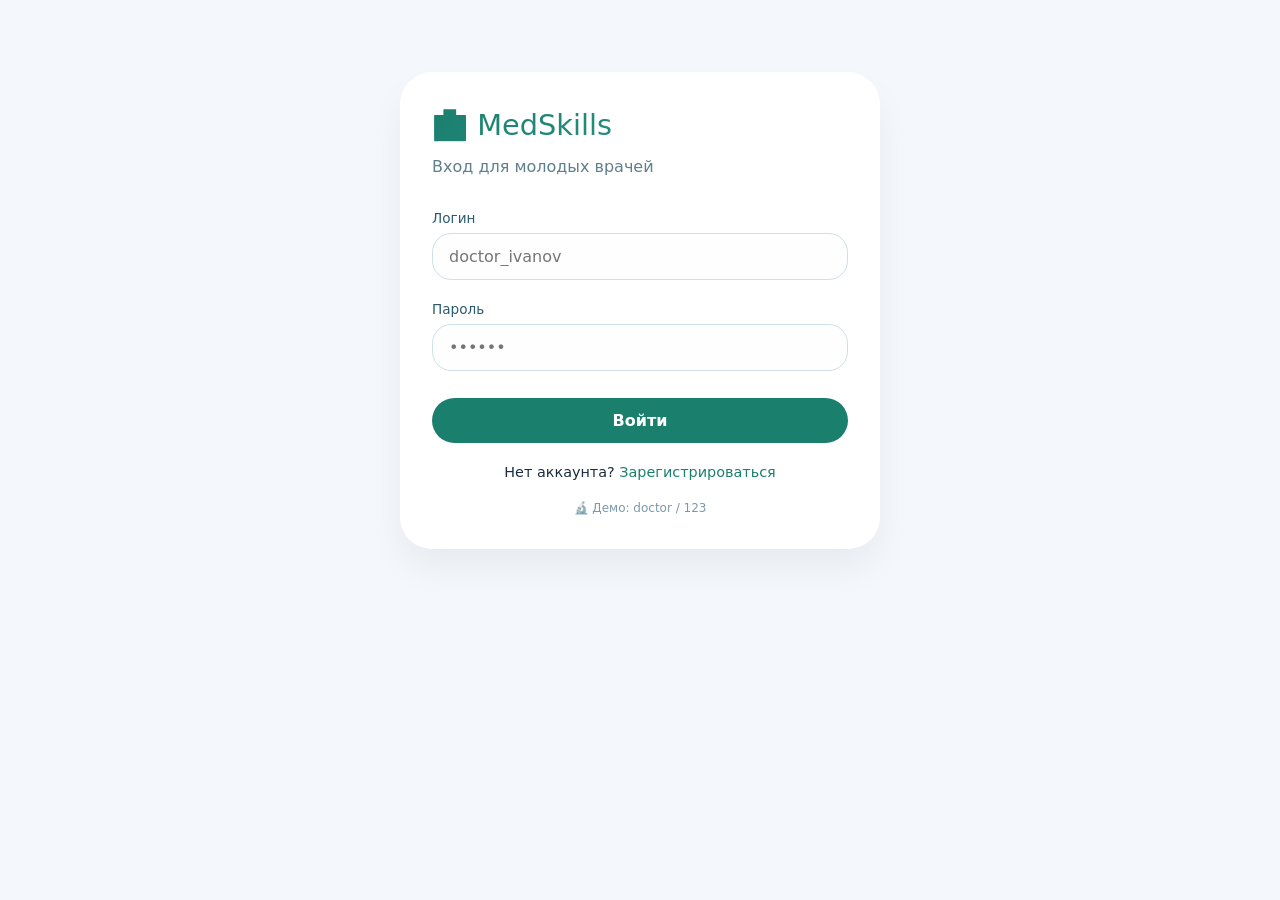
==== index.html @ 2ee2a4ef "Add files via upload" ====
<!DOCTYPE html>
<html lang="ru">

<head>
    <meta charset="UTF-8">
    <meta name="viewport" content="width=device-width, initial-scale=1.0, user-scalable=yes">
    <title>MedSkills | Вход</title>
    <link rel="stylesheet" href="style.css">
    <script src="common.js"></script>
</head>

<body>
    <div class="auth-container">
        <div class="auth-title">🏥 MedSkills</div>
        <div class="auth-sub">Вход для молодых врачей</div>

        <div id="authForm">
            <div class="input-group">
                <label>Логин</label>
                <input type="text" id="loginUsername" placeholder="doctor_ivanov" autocomplete="off">
            </div>
            <div class="input-group">
                <label>Пароль</label>
                <input type="password" id="loginPassword" placeholder="••••••">
            </div>
            <button class="auth-btn" id="doLoginBtn">Войти</button>
            <div class="auth-switch">
                Нет аккаунта? <span id="switchToRegister">Зарегистрироваться</span>
            </div>
            <div id="authError" class="error-message hidden"></div>
        </div>

        <div id="regForm" class="hidden">
            <div class="input-group">
                <label>Логин</label>
                <input type="text" id="regUsername" placeholder="doctor_ivanov">
            </div>
            <div class="input-group">
                <label>Пароль</label>
                <input type="password" id="regPassword" placeholder="минимум 3 символа">
            </div>
            <button class="auth-btn" id="doRegisterBtn">Создать аккаунт</button>
            <div class="auth-switch">
                Уже есть аккаунт? <span id="switchToLogin">Войти</span>
            </div>
            <div id="regError" class="error-message hidden"></div>
        </div>

        <div style="margin-top: 1rem; font-size:0.75rem; text-align:center; color:#7a9aaa;">
            🔬 Демо: doctor / 123
        </div>
    </div>

    <script>
        // Проверка, если уже залогинены — редирект
        if (getCurrentUser()) {
            window.location.href = "tasks.html";
        }

        const authForm = document.getElementById("authForm");
        const regForm = document.getElementById("regForm");
        const authError = document.getElementById("authError");
        const regError = document.getElementById("regError");

        document.getElementById("switchToRegister").addEventListener("click", () => {
            authForm.classList.add("hidden");
            regForm.classList.remove("hidden");
            authError.classList.add("hidden");
            regError.classList.add("hidden");
        });

        document.getElementById("switchToLogin").addEventListener("click", () => {
            authForm.classList.remove("hidden");
            regForm.classList.add("hidden");
            authError.classList.add("hidden");
            regError.classList.add("hidden");
        });

        document.getElementById("doLoginBtn").addEventListener("click", () => {
            const login = document.getElementById("loginUsername").value.trim();
            const pwd = document.getElementById("loginPassword").value;
            const user = findUserByLogin(login);
            if (!user || user.passwordHash !== hashPassword(pwd)) {
                authError.innerText = "Неверный логин или пароль";
                authError.classList.remove("hidden");
                return;
            }
            sessionStorage.setItem(STORAGE_CURRENT_USER, JSON.stringify({ login: user.login }));
            window.location.href = "tasks.html";
        });

        document.getElementById("doRegisterBtn").addEventListener("click", () => {
            const login = document.getElementById("regUsername").value.trim();
            const pwd = document.getElementById("regPassword").value;
            if (login.length < 3) {
                regError.innerText = "Логин должен содержать минимум 3 символа";
                regError.classList.remove("hidden");
                return;
            }
            if (pwd.length < 3) {
                regError.innerText = "Пароль минимум 3 символа";
                regError.classList.remove("hidden");
                return;
            }
            const users = getUsers();
            if (users.find(u => u.login === login)) {
                regError.innerText = "Пользователь с таким логином уже существует";
                regError.classList.remove("hidden");
                return;
            }
            const newUser = {
                login: login,
                passwordHash: hashPassword(pwd),
                solvedTasks: [],
                totalPoints: 0
            };
            users.push(newUser);
            saveUsers(users);
            alert("Регистрация успешна! Теперь войдите.");
            document.getElementById("switchToLogin").click();
            document.getElementById("loginUsername").value = login;
        });
    </script>
</body>

</html>
---- style.css ----
* {
    margin: 0;
    padding: 0;
    box-sizing: border-box;
    font-family: system-ui, 'Segoe UI', 'Inter', 'Roboto', sans-serif;
}

body {
    background: #f4f7fc;
    color: #1a2c3e;
    line-height: 1.5;
    padding: 1.5rem;
    min-height: 100vh;
}

.container {
    max-width: 1280px;
    margin: 0 auto;
}

/* ========= АВТОРИЗАЦИЯ ========= */
.auth-container {
    max-width: 480px;
    margin: 3rem auto;
    background: white;
    border-radius: 2rem;
    padding: 2rem;
    box-shadow: 0 20px 35px rgba(0, 0, 0, 0.05);
}

.auth-title {
    font-size: 1.8rem;
    background: linear-gradient(135deg, #1b7f6e, #2c9c8a);
    background-clip: text;
    -webkit-background-clip: text;
    color: transparent;
    margin-bottom: 0.5rem;
}

.auth-sub {
    color: #5f7f8c;
    margin-bottom: 1.8rem;
}

.input-group {
    margin-bottom: 1.2rem;
}

.input-group label {
    display: block;
    font-weight: 500;
    margin-bottom: 0.3rem;
    font-size: 0.85rem;
    color: #2c5a6e;
}

.input-group input {
    width: 100%;
    padding: 0.8rem 1rem;
    border-radius: 1.2rem;
    border: 1px solid #cfdfe8;
    background: #fefefe;
    font-size: 1rem;
    transition: 0.2s;
}

.input-group input:focus {
    outline: none;
    border-color: #1b7f6e;
    box-shadow: 0 0 0 3px rgba(27, 127, 110, 0.1);
}

.auth-btn {
    background: #1b7f6e;
    color: white;
    border: none;
    width: 100%;
    padding: 0.8rem;
    border-radius: 3rem;
    font-weight: 600;
    font-size: 1rem;
    cursor: pointer;
    margin-top: 0.5rem;
    transition: 0.2s;
}

.auth-btn:hover {
    background: #0e6253;
}

.auth-switch {
    text-align: center;
    margin-top: 1.2rem;
    font-size: 0.9rem;
}

.auth-switch span {
    color: #1b7f6e;
    cursor: pointer;
    font-weight: 500;
}

.error-message {
    background: #fee2e2;
    color: #b91c1c;
    padding: 0.7rem;
    border-radius: 1rem;
    margin-top: 1rem;
    font-size: 0.85rem;
    text-align: center;
}

.hidden {
    display: none;
}

/* ========= ШАПКА ========= */
.header {
    display: flex;
    flex-wrap: wrap;
    justify-content: space-between;
    align-items: center;
    gap: 1rem;
    margin-bottom: 2rem;
    background: white;
    padding: 1rem 1.8rem;
    border-radius: 2rem;
    box-shadow: 0 8px 20px rgba(0, 0, 0, 0.03), 0 2px 4px rgba(0, 0, 0, 0.05);
}

.logo h1 {
    font-size: 1.8rem;
    background: linear-gradient(135deg, #1b7f6e, #2c9c8a);
    background-clip: text;
    -webkit-background-clip: text;
    color: transparent;
}

.logo p {
    font-size: 0.75rem;
    color: #5f7f8c;
}

.stats {
    display: flex;
    gap: 1.5rem;
    background: #eef3f8;
    padding: 0.5rem 1.2rem;
    border-radius: 2rem;
}

.stat {
    text-align: center;
}

.stat-value {
    font-weight: 800;
    font-size: 1.5rem;
    color: #1b7f6e;
}

.stat-label {
    font-size: 0.7rem;
    text-transform: uppercase;
    color: #4a6a7a;
}

.user-info {
    display: flex;
    align-items: center;
    gap: 1rem;
}

.user-greeting {
    font-weight: 500;
    background: #eef3f8;
    padding: 0.4rem 1rem;
    border-radius: 2rem;
}

.logout-btn,
.reset-btn {
    background: none;
    border: 1px solid #cbdbe0;
    padding: 0.5rem 1rem;
    border-radius: 2rem;
    cursor: pointer;
    font-size: 0.8rem;
    transition: 0.2s;
    background: white;
}

.logout-btn:hover,
.reset-btn:hover {
    background: #f0f2f5;
    border-color: #1b7f6e;
    color: #1b7f6e;
}

/* ========= ЗАДАЧИ ========= */
.tasks-header {
    display: flex;
    justify-content: space-between;
    align-items: baseline;
    margin-bottom: 1.2rem;
    flex-wrap: wrap;
}

.filter-buttons {
    display: flex;
    gap: 0.5rem;
}

.filter-btn {
    background: white;
    border: none;
    padding: 0.3rem 1rem;
    border-radius: 2rem;
    font-size: 0.8rem;
    cursor: pointer;
    box-shadow: 0 1px 2px rgba(0, 0, 0, 0.05);
}

.filter-btn.active {
    background: #1b7f6e;
    color: white;
}

.tasks-grid {
    display: grid;
    grid-template-columns: repeat(auto-fill, minmax(300px, 1fr));
    gap: 1.5rem;
    margin-bottom: 2rem;
}

.task-card {
    background: white;
    border-radius: 1.5rem;
    padding: 1.5rem;
    box-shadow: 0 10px 20px rgba(0, 0, 0, 0.05);
    transition: transform 0.2s, box-shadow 0.2s;
    cursor: pointer;
    border: 1px solid #e2edf2;
}

.task-card:hover {
    transform: translateY(-4px);
    box-shadow: 0 20px 30px rgba(0, 0, 0, 0.08);
}

.task-badge {
    display: inline-block;
    background: #eef2fa;
    padding: 0.2rem 0.8rem;
    border-radius: 1rem;
    font-size: 0.7rem;
    font-weight: 600;
    color: #2c6b5e;
    margin-bottom: 0.8rem;
}

.task-title {
    font-size: 1.35rem;
    font-weight: 700;
    margin-bottom: 0.5rem;
}

.task-desc {
    color: #4f6f7e;
    font-size: 0.9rem;
    margin-bottom: 1rem;
}

.task-meta {
    display: flex;
    justify-content: space-between;
    align-items: center;
    margin-top: 0.8rem;
    border-top: 1px solid #e2edf2;
    padding-top: 0.8rem;
}

.points {
    font-weight: 700;
    background: #f0f7f4;
    padding: 0.2rem 0.7rem;
    border-radius: 2rem;
    font-size: 0.8rem;
}

.solved-badge {
    background: #c8f0e6;
    color: #176656;
    padding: 0.2rem 0.7rem;
    border-radius: 2rem;
    font-size: 0.7rem;
    font-weight: 600;
}

.solved-badge.unsolved {
    background: #eef2f5;
    color: #4f6f7e;
}

/* ========= ДЕТАЛЬНЫЙ ПРОСМОТР ========= */
.detail-view {
    background: white;
    border-radius: 2rem;
    padding: 2rem;
    box-shadow: 0 12px 28px rgba(0, 0, 0, 0.08);
    max-width: 900px;
    margin: 0 auto;
}

.back-button {
    background: none;
    border: none;
    font-size: 1rem;
    display: inline-flex;
    align-items: center;
    gap: 0.5rem;
    cursor: pointer;
    color: #1b7f6e;
    font-weight: 500;
    margin-bottom: 1.5rem;
    padding: 0.3rem 0;
}

.question-text {
    font-size: 1.2rem;
    font-weight: 500;
    background: #f8fbfd;
    padding: 1.2rem;
    border-radius: 1.5rem;
    margin: 1rem 0 1.5rem 0;
    border-left: 5px solid #2c9c8a;
}

.options-list {
    display: flex;
    flex-direction: column;
    gap: 0.9rem;
    margin-bottom: 2rem;
}

.option {
    display: flex;
    align-items: flex-start;
    gap: 0.8rem;
    background: #f9fcfd;
    padding: 0.8rem 1rem;
    border-radius: 1rem;
    border: 1px solid #e0edf2;
    cursor: pointer;
    transition: 0.1s;
}

.option.selected {
    background: #e0f4ef;
    border-color: #1b7f6e;
    box-shadow: 0 2px 6px rgba(27, 127, 110, 0.1);
}

.option input {
    margin-top: 0.2rem;
    accent-color: #1b7f6e;
}

.option label {
    flex: 1;
    font-weight: 450;
    cursor: pointer;
}

.submit-area {
    display: flex;
    flex-wrap: wrap;
    gap: 1rem;
    align-items: center;
    margin-top: 1rem;
}

.submit-btn {
    background: #1b7f6e;
    color: white;
    border: none;
    padding: 0.8rem 2rem;
    border-radius: 3rem;
    font-weight: 600;
    font-size: 1rem;
    cursor: pointer;
    transition: 0.2s;
}

.submit-btn:hover:not(:disabled) {
    background: #0e6253;
}

.submit-btn:disabled {
    background: #b3cfc7;
    cursor: not-allowed;
}

.feedback {
    margin-top: 1.2rem;
    padding: 1rem;
    border-radius: 1rem;
}

.feedback.correct {
    background: #dcfce7;
    color: #14532d;
    border-left: 4px solid #22c55e;
}

.feedback.wrong {
    background: #fee2e2;
    color: #991b1b;
    border-left: 4px solid #ef4444;
}

.explanation {
    margin-top: 0.8rem;
    font-size: 0.9rem;
}

.solved-info {
    margin-bottom: 1rem;
    padding: 0.5rem 1rem;
    background: #c8f0e6;
    border-radius: 2rem;
    display: inline-block;
    font-size: 0.85rem;
    font-weight: 600;
    color: #176656;
}

footer {
    text-align: center;
    margin-top: 2rem;
    color: #6c8b9a;
    font-size: 0.75rem;
}

/* ========= АДАПТИВ ========= */
@media (max-width: 680px) {
    body {
        padding: 1rem;
    }

    .header {
        flex-direction: column;
        text-align: center;
    }

    .stats,
    .user-info {
        justify-content: center;
    }

    .tasks-grid {
        grid-template-columns: 1fr;
    }

    .detail-view {
        padding: 1.2rem;
        margin: 0 0.5rem;
    }
}
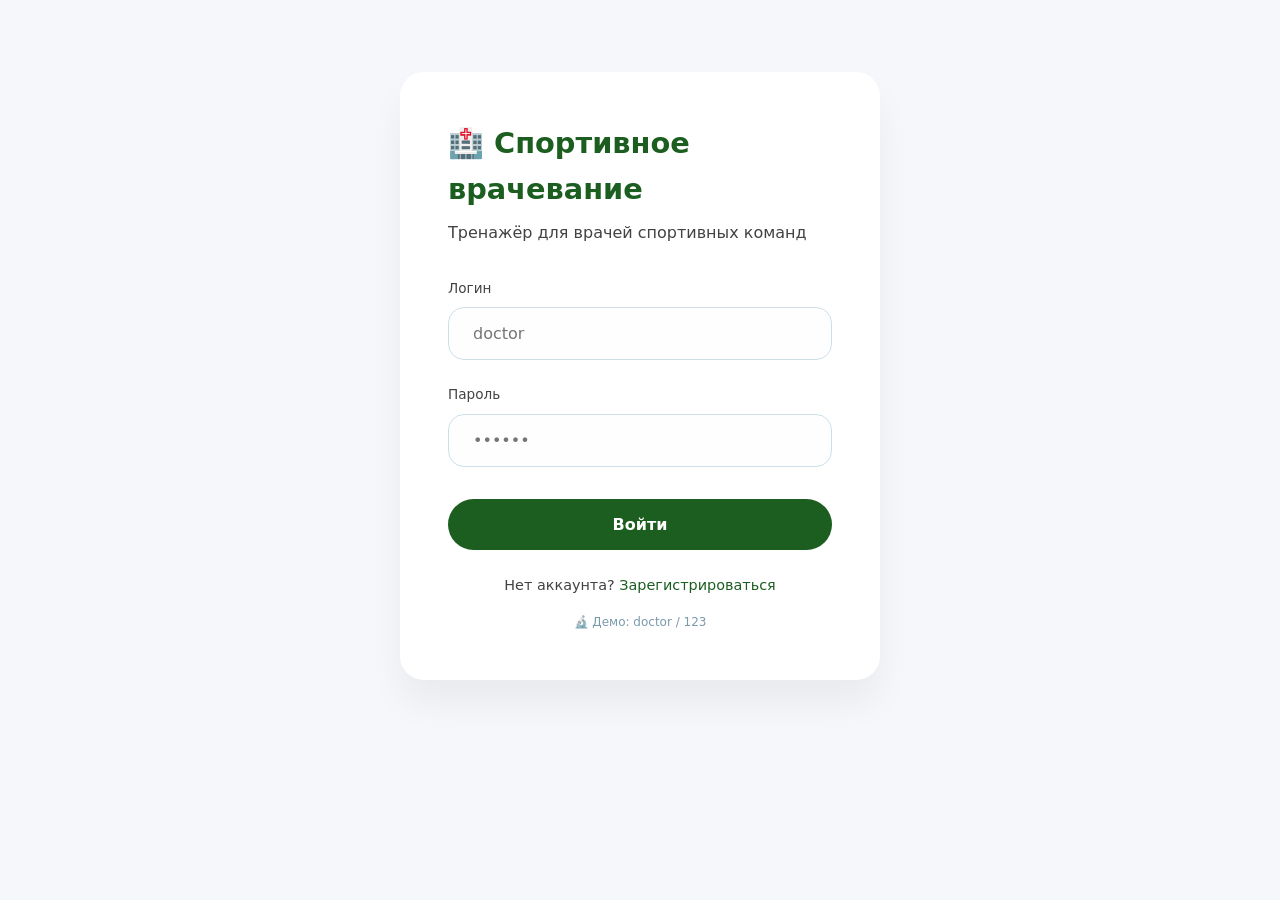
==== commit 84358d76: "Add files via upload" ====
--- a/index.html
+++ b/index.html
@@ -4,20 +4,20 @@
 <head>
     <meta charset="UTF-8">
     <meta name="viewport" content="width=device-width, initial-scale=1.0, user-scalable=yes">
-    <title>MedSkills | Вход</title>
+    <title>Спортивное врачевание | Вход</title>
     <link rel="stylesheet" href="style.css">
     <script src="common.js"></script>
 </head>
 
 <body>
     <div class="auth-container">
-        <div class="auth-title">🏥 MedSkills</div>
-        <div class="auth-sub">Вход для молодых врачей</div>
+        <div class="auth-title">🏥 Спортивное врачевание</div>
+        <div class="auth-sub">Тренажёр для врачей спортивных команд</div>
 
         <div id="authForm">
             <div class="input-group">
                 <label>Логин</label>
-                <input type="text" id="loginUsername" placeholder="doctor_ivanov" autocomplete="off">
+                <input type="text" id="loginUsername" placeholder="doctor" autocomplete="off">
             </div>
             <div class="input-group">
                 <label>Пароль</label>
--- a/style.css
+++ b/style.css
@@ -5,59 +5,83 @@
     font-family: system-ui, 'Segoe UI', 'Inter', 'Roboto', sans-serif;
 }
 
+:root {
+    --space-unit: 8px;
+    --space-xs: calc(var(--space-unit) * 1);
+    --space-sm: calc(var(--space-unit) * 2);
+    --space-md: calc(var(--space-unit) * 3);
+    --space-lg: calc(var(--space-unit) * 4);
+    --space-xl: calc(var(--space-unit) * 6);
+
+    --color-primary: #1B5E20;
+    --color-primary-light: #4CAF50;
+    --color-primary-dark: #0D3D12;
+    --color-accent: #0D47A1;
+    --color-bg: #F5F7FA;
+    --color-surface: #FFFFFF;
+    --color-text: #1A1A1A;
+    --color-text-secondary: #424242;
+    --color-text-light: #757575;
+    --color-shadow: rgba(0, 0, 0, 0.08);
+    --color-shadow-hover: rgba(0, 0, 0, 0.15);
+
+    --color-cardiology: #1a73e8;
+    --color-traumatology: #e67e22;
+    --color-emergency: #e74c3c;
+}
+
 body {
-    background: #f4f7fc;
-    color: #1a2c3e;
-    line-height: 1.5;
-    padding: 1.5rem;
+    background: var(--color-bg);
+    color: var(--color-text);
+    line-height: 1.6;
+    padding: var(--space-md);
     min-height: 100vh;
 }
 
 .container {
     max-width: 1280px;
     margin: 0 auto;
+    padding: 0 var(--space-md);
 }
 
 /* ========= АВТОРИЗАЦИЯ ========= */
 .auth-container {
     max-width: 480px;
     margin: 3rem auto;
-    background: white;
-    border-radius: 2rem;
-    padding: 2rem;
-    box-shadow: 0 20px 35px rgba(0, 0, 0, 0.05);
+    background: var(--color-surface);
+    border-radius: var(--space-md);
+    padding: var(--space-xl);
+    box-shadow: 0 var(--space-md) 35px rgba(0, 0, 0, 0.05);
 }
 
 .auth-title {
     font-size: 1.8rem;
-    background: linear-gradient(135deg, #1b7f6e, #2c9c8a);
-    background-clip: text;
-    -webkit-background-clip: text;
-    color: transparent;
-    margin-bottom: 0.5rem;
+    font-weight: 700;
+    color: var(--color-primary);
+    margin-bottom: var(--space-xs);
 }
 
 .auth-sub {
-    color: #5f7f8c;
-    margin-bottom: 1.8rem;
+    color: var(--color-text-secondary);
+    margin-bottom: var(--space-lg);
 }
 
 .input-group {
-    margin-bottom: 1.2rem;
+    margin-bottom: var(--space-md);
 }
 
 .input-group label {
     display: block;
     font-weight: 500;
-    margin-bottom: 0.3rem;
+    margin-bottom: var(--space-xs);
     font-size: 0.85rem;
-    color: #2c5a6e;
+    color: var(--color-text-secondary);
 }
 
 .input-group input {
     width: 100%;
-    padding: 0.8rem 1rem;
-    border-radius: 1.2rem;
+    padding: var(--space-sm) var(--space-md);
+    border-radius: var(--space-sm);
     border: 1px solid #cfdfe8;
     background: #fefefe;
     font-size: 1rem;
@@ -66,36 +90,37 @@
 
 .input-group input:focus {
     outline: none;
-    border-color: #1b7f6e;
-    box-shadow: 0 0 0 3px rgba(27, 127, 110, 0.1);
+    border-color: var(--color-primary);
+    box-shadow: 0 0 0 3px rgba(27, 94, 32, 0.1);
 }
 
 .auth-btn {
-    background: #1b7f6e;
+    background: var(--color-primary);
     color: white;
     border: none;
     width: 100%;
-    padding: 0.8rem;
-    border-radius: 3rem;
+    padding: var(--space-sm);
+    border-radius: var(--space-lg);
     font-weight: 600;
     font-size: 1rem;
     cursor: pointer;
-    margin-top: 0.5rem;
-    transition: 0.2s;
+    margin-top: var(--space-xs);
+    transition: background 0.2s;
 }
 
 .auth-btn:hover {
-    background: #0e6253;
+    background: var(--color-primary-dark);
 }
 
 .auth-switch {
     text-align: center;
-    margin-top: 1.2rem;
+    margin-top: var(--space-md);
     font-size: 0.9rem;
+    color: var(--color-text-secondary);
 }
 
 .auth-switch span {
-    color: #1b7f6e;
+    color: var(--color-primary);
     cursor: pointer;
     font-weight: 500;
 }
@@ -103,9 +128,9 @@
 .error-message {
     background: #fee2e2;
     color: #b91c1c;
-    padding: 0.7rem;
-    border-radius: 1rem;
-    margin-top: 1rem;
+    padding: var(--space-sm);
+    border-radius: var(--space-sm);
+    margin-top: var(--space-md);
     font-size: 0.85rem;
     text-align: center;
 }
@@ -120,33 +145,31 @@
     flex-wrap: wrap;
     justify-content: space-between;
     align-items: center;
-    gap: 1rem;
-    margin-bottom: 2rem;
-    background: white;
-    padding: 1rem 1.8rem;
-    border-radius: 2rem;
-    box-shadow: 0 8px 20px rgba(0, 0, 0, 0.03), 0 2px 4px rgba(0, 0, 0, 0.05);
+    gap: var(--space-md);
+    margin-bottom: var(--space-xl);
+    background: var(--color-surface);
+    padding: var(--space-md) var(--space-lg);
+    border-radius: var(--space-md);
+    box-shadow: 0 var(--space-xs) var(--space-md) var(--color-shadow);
 }
 
 .logo h1 {
-    font-size: 1.8rem;
-    background: linear-gradient(135deg, #1b7f6e, #2c9c8a);
-    background-clip: text;
-    -webkit-background-clip: text;
-    color: transparent;
+    font-size: 1.6rem;
+    font-weight: 700;
+    color: var(--color-primary);
 }
 
 .logo p {
     font-size: 0.75rem;
-    color: #5f7f8c;
+    color: var(--color-text-secondary);
 }
 
 .stats {
     display: flex;
-    gap: 1.5rem;
-    background: #eef3f8;
-    padding: 0.5rem 1.2rem;
-    border-radius: 2rem;
+    gap: var(--space-lg);
+    background: var(--color-bg);
+    padding: var(--space-xs) var(--space-md);
+    border-radius: var(--space-lg);
 }
 
 .stat {
@@ -156,158 +179,244 @@
 .stat-value {
     font-weight: 800;
     font-size: 1.5rem;
-    color: #1b7f6e;
+    color: var(--color-primary);
 }
 
 .stat-label {
     font-size: 0.7rem;
     text-transform: uppercase;
-    color: #4a6a7a;
+    color: var(--color-text-secondary);
 }
 
 .user-info {
     display: flex;
     align-items: center;
-    gap: 1rem;
+    gap: var(--space-md);
 }
 
 .user-greeting {
     font-weight: 500;
-    background: #eef3f8;
-    padding: 0.4rem 1rem;
-    border-radius: 2rem;
+    background: var(--color-bg);
+    padding: var(--space-xs) var(--space-md);
+    border-radius: var(--space-lg);
 }
 
 .logout-btn,
 .reset-btn {
     background: none;
     border: 1px solid #cbdbe0;
-    padding: 0.5rem 1rem;
-    border-radius: 2rem;
+    padding: var(--space-xs) var(--space-md);
+    border-radius: var(--space-lg);
     cursor: pointer;
     font-size: 0.8rem;
     transition: 0.2s;
-    background: white;
+    background: var(--color-surface);
 }
 
 .logout-btn:hover,
 .reset-btn:hover {
     background: #f0f2f5;
-    border-color: #1b7f6e;
-    color: #1b7f6e;
-}
-
-/* ========= ЗАДАЧИ ========= */
+    border-color: var(--color-primary);
+    color: var(--color-primary);
+}
+
+/* ========= ПРОГРЕСС ========= */
+.progress-widget {
+    background: var(--color-surface);
+    border-radius: var(--space-sm);
+    padding: var(--space-md);
+    margin-bottom: var(--space-xl);
+    box-shadow: 0 var(--space-xs) var(--space-md) var(--color-shadow);
+}
+
+.progress-info {
+    display: flex;
+    justify-content: space-between;
+    align-items: center;
+    font-weight: 500;
+}
+
+.progress-bar {
+    height: 8px;
+    background: #E0E0E0;
+    border-radius: 4px;
+    margin-top: var(--space-xs);
+    overflow: hidden;
+}
+
+.progress-fill {
+    height: 100%;
+    background: linear-gradient(90deg, var(--color-primary-light), var(--color-primary));
+    border-radius: 4px;
+    transition: width 0.4s ease;
+}
+
+/* ========= ФИЛЬТРЫ ========= */
 .tasks-header {
     display: flex;
     justify-content: space-between;
     align-items: baseline;
-    margin-bottom: 1.2rem;
+    margin-bottom: var(--space-md);
     flex-wrap: wrap;
+    gap: var(--space-sm);
+}
+
+.tasks-header h2 {
+    font-size: 1.4rem;
+    font-weight: 600;
 }
 
 .filter-buttons {
     display: flex;
-    gap: 0.5rem;
+    gap: var(--space-xs);
+    flex-wrap: wrap;
 }
 
 .filter-btn {
-    background: white;
-    border: none;
-    padding: 0.3rem 1rem;
-    border-radius: 2rem;
-    font-size: 0.8rem;
-    cursor: pointer;
-    box-shadow: 0 1px 2px rgba(0, 0, 0, 0.05);
+    background: var(--color-surface);
+    border: 1px solid #E0E0E0;
+    padding: var(--space-xs) var(--space-md);
+    border-radius: var(--space-lg);
+    font-size: 0.85rem;
+    font-weight: 500;
+    color: var(--color-text-secondary);
+    cursor: pointer;
+    transition: all 0.2s;
 }
 
 .filter-btn.active {
-    background: #1b7f6e;
+    background: var(--color-primary);
     color: white;
-}
-
+    border-color: var(--color-primary);
+}
+
+.filter-btn:hover:not(.active) {
+    background: #EEEEEE;
+}
+
+/* ========= СЕТКА ЗАДАЧ ========= */
 .tasks-grid {
     display: grid;
-    grid-template-columns: repeat(auto-fill, minmax(300px, 1fr));
-    gap: 1.5rem;
-    margin-bottom: 2rem;
+    grid-template-columns: repeat(auto-fill, minmax(320px, 1fr));
+    gap: var(--space-lg);
+    margin-bottom: var(--space-xl);
 }
 
 .task-card {
-    background: white;
-    border-radius: 1.5rem;
-    padding: 1.5rem;
-    box-shadow: 0 10px 20px rgba(0, 0, 0, 0.05);
+    background: var(--color-surface);
+    border-radius: var(--space-sm);
+    padding: var(--space-md);
+    box-shadow: 0 var(--space-xs) var(--space-md) var(--color-shadow);
+    border: 1px solid #EEEEEE;
     transition: transform 0.2s, box-shadow 0.2s;
-    cursor: pointer;
-    border: 1px solid #e2edf2;
 }
 
 .task-card:hover {
     transform: translateY(-4px);
-    box-shadow: 0 20px 30px rgba(0, 0, 0, 0.08);
+    box-shadow: 0 var(--space-sm) var(--space-lg) var(--color-shadow-hover);
 }
 
 .task-badge {
     display: inline-block;
-    background: #eef2fa;
-    padding: 0.2rem 0.8rem;
-    border-radius: 1rem;
-    font-size: 0.7rem;
-    font-weight: 600;
-    color: #2c6b5e;
-    margin-bottom: 0.8rem;
+    padding: var(--space-xs) var(--space-sm);
+    border-radius: var(--space-sm);
+    font-size: 0.75rem;
+    font-weight: 600;
+    color: white;
+    margin-bottom: var(--space-xs);
+}
+
+.badge-cardiology {
+    background: var(--color-cardiology);
+}
+
+.badge-traumatology {
+    background: var(--color-traumatology);
+}
+
+.badge-emergency {
+    background: var(--color-emergency);
 }
 
 .task-title {
-    font-size: 1.35rem;
+    font-size: 1.25rem;
     font-weight: 700;
-    margin-bottom: 0.5rem;
+    margin-bottom: var(--space-xs);
+    color: var(--color-text);
 }
 
 .task-desc {
-    color: #4f6f7e;
+    color: var(--color-text-secondary);
     font-size: 0.9rem;
-    margin-bottom: 1rem;
+    margin-bottom: var(--space-sm);
 }
 
 .task-meta {
     display: flex;
+    flex-wrap: wrap;
+    align-items: center;
     justify-content: space-between;
-    align-items: center;
-    margin-top: 0.8rem;
-    border-top: 1px solid #e2edf2;
-    padding-top: 0.8rem;
+    margin-top: var(--space-sm);
+    padding-top: var(--space-sm);
+    border-top: 1px solid #EEEEEE;
+    gap: var(--space-sm);
 }
 
 .points {
     font-weight: 700;
-    background: #f0f7f4;
-    padding: 0.2rem 0.7rem;
-    border-radius: 2rem;
+    background: var(--color-bg);
+    padding: var(--space-xs) var(--space-sm);
+    border-radius: var(--space-lg);
     font-size: 0.8rem;
+    color: var(--color-primary);
 }
 
 .solved-badge {
-    background: #c8f0e6;
-    color: #176656;
-    padding: 0.2rem 0.7rem;
-    border-radius: 2rem;
-    font-size: 0.7rem;
-    font-weight: 600;
-}
-
-.solved-badge.unsolved {
-    background: #eef2f5;
-    color: #4f6f7e;
+    padding: var(--space-xs) var(--space-sm);
+    border-radius: var(--space-lg);
+    font-size: 0.75rem;
+    font-weight: 600;
+}
+
+.solved-badge.done {
+    background: #C8E6C9;
+    color: #1B5E20;
+}
+
+.solved-badge.pending {
+    background: #FFCDD2;
+    color: #B71C1C;
+}
+
+.btn-primary {
+    background: var(--color-primary);
+    color: white;
+    border: none;
+    padding: var(--space-xs) var(--space-md);
+    border-radius: var(--space-xs);
+    font-weight: 600;
+    font-size: 0.9rem;
+    cursor: pointer;
+    transition: background 0.2s;
+    text-decoration: none;
+    display: inline-block;
+}
+
+.btn-primary:hover {
+    background: var(--color-primary-dark);
+}
+
+.btn-primary:focus-visible {
+    outline: 2px solid var(--color-primary-light);
+    outline-offset: 2px;
 }
 
 /* ========= ДЕТАЛЬНЫЙ ПРОСМОТР ========= */
 .detail-view {
-    background: white;
-    border-radius: 2rem;
-    padding: 2rem;
-    box-shadow: 0 12px 28px rgba(0, 0, 0, 0.08);
+    background: var(--color-surface);
+    border-radius: var(--space-md);
+    padding: var(--space-xl);
+    box-shadow: 0 var(--space-sm) var(--space-lg) var(--color-shadow);
     max-width: 900px;
     margin: 0 auto;
 }
@@ -318,52 +427,56 @@
     font-size: 1rem;
     display: inline-flex;
     align-items: center;
-    gap: 0.5rem;
-    cursor: pointer;
-    color: #1b7f6e;
-    font-weight: 500;
-    margin-bottom: 1.5rem;
-    padding: 0.3rem 0;
+    gap: var(--space-xs);
+    cursor: pointer;
+    color: var(--color-primary);
+    font-weight: 500;
+    margin-bottom: var(--space-lg);
+    padding: var(--space-xs) 0;
+}
+
+.back-button:hover {
+    text-decoration: underline;
 }
 
 .question-text {
-    font-size: 1.2rem;
-    font-weight: 500;
-    background: #f8fbfd;
-    padding: 1.2rem;
-    border-radius: 1.5rem;
-    margin: 1rem 0 1.5rem 0;
-    border-left: 5px solid #2c9c8a;
+    font-size: 1.1rem;
+    font-weight: 500;
+    background: var(--color-bg);
+    padding: var(--space-md);
+    border-radius: var(--space-sm);
+    margin: var(--space-md) 0 var(--space-lg);
+    border-left: 5px solid var(--color-primary);
 }
 
 .options-list {
     display: flex;
     flex-direction: column;
-    gap: 0.9rem;
-    margin-bottom: 2rem;
+    gap: var(--space-sm);
+    margin-bottom: var(--space-xl);
 }
 
 .option {
     display: flex;
     align-items: flex-start;
-    gap: 0.8rem;
-    background: #f9fcfd;
-    padding: 0.8rem 1rem;
-    border-radius: 1rem;
+    gap: var(--space-sm);
+    background: var(--color-bg);
+    padding: var(--space-sm) var(--space-md);
+    border-radius: var(--space-sm);
     border: 1px solid #e0edf2;
     cursor: pointer;
     transition: 0.1s;
 }
 
 .option.selected {
-    background: #e0f4ef;
-    border-color: #1b7f6e;
-    box-shadow: 0 2px 6px rgba(27, 127, 110, 0.1);
+    background: #E8F5E9;
+    border-color: var(--color-primary);
+    box-shadow: 0 0 0 2px rgba(27, 94, 32, 0.15);
 }
 
 .option input {
-    margin-top: 0.2rem;
-    accent-color: #1b7f6e;
+    margin-top: var(--space-xs);
+    accent-color: var(--color-primary);
 }
 
 .option label {
@@ -375,25 +488,25 @@
 .submit-area {
     display: flex;
     flex-wrap: wrap;
-    gap: 1rem;
+    gap: var(--space-md);
     align-items: center;
-    margin-top: 1rem;
+    margin-top: var(--space-md);
 }
 
 .submit-btn {
-    background: #1b7f6e;
+    background: var(--color-primary);
     color: white;
     border: none;
-    padding: 0.8rem 2rem;
-    border-radius: 3rem;
+    padding: var(--space-sm) var(--space-lg);
+    border-radius: var(--space-lg);
     font-weight: 600;
     font-size: 1rem;
     cursor: pointer;
-    transition: 0.2s;
+    transition: background 0.2s;
 }
 
 .submit-btn:hover:not(:disabled) {
-    background: #0e6253;
+    background: var(--color-primary-dark);
 }
 
 .submit-btn:disabled {
@@ -402,9 +515,9 @@
 }
 
 .feedback {
-    margin-top: 1.2rem;
-    padding: 1rem;
-    border-radius: 1rem;
+    margin-top: var(--space-md);
+    padding: var(--space-md);
+    border-radius: var(--space-sm);
 }
 
 .feedback.correct {
@@ -420,42 +533,48 @@
 }
 
 .explanation {
-    margin-top: 0.8rem;
+    margin-top: var(--space-xs);
     font-size: 0.9rem;
 }
 
 .solved-info {
-    margin-bottom: 1rem;
-    padding: 0.5rem 1rem;
-    background: #c8f0e6;
-    border-radius: 2rem;
+    margin-bottom: var(--space-md);
+    padding: var(--space-xs) var(--space-md);
+    background: #C8E6C9;
+    border-radius: var(--space-lg);
     display: inline-block;
     font-size: 0.85rem;
     font-weight: 600;
-    color: #176656;
+    color: #1B5E20;
 }
 
 footer {
     text-align: center;
-    margin-top: 2rem;
-    color: #6c8b9a;
+    margin-top: var(--space-xl);
+    color: var(--color-text-light);
     font-size: 0.75rem;
 }
 
 /* ========= АДАПТИВ ========= */
 @media (max-width: 680px) {
     body {
-        padding: 1rem;
+        padding: var(--space-sm);
     }
 
     .header {
         flex-direction: column;
+        align-items: stretch;
         text-align: center;
-    }
-
-    .stats,
+        gap: var(--space-sm);
+    }
+
+    .stats {
+        justify-content: center;
+    }
+
     .user-info {
         justify-content: center;
+        flex-wrap: wrap;
     }
 
     .tasks-grid {
@@ -463,7 +582,12 @@
     }
 
     .detail-view {
-        padding: 1.2rem;
-        margin: 0 0.5rem;
+        padding: var(--space-md);
+        margin: 0 var(--space-xs);
+    }
+
+    .auth-container {
+        padding: var(--space-md);
+        margin: var(--space-md) auto;
     }
 }
